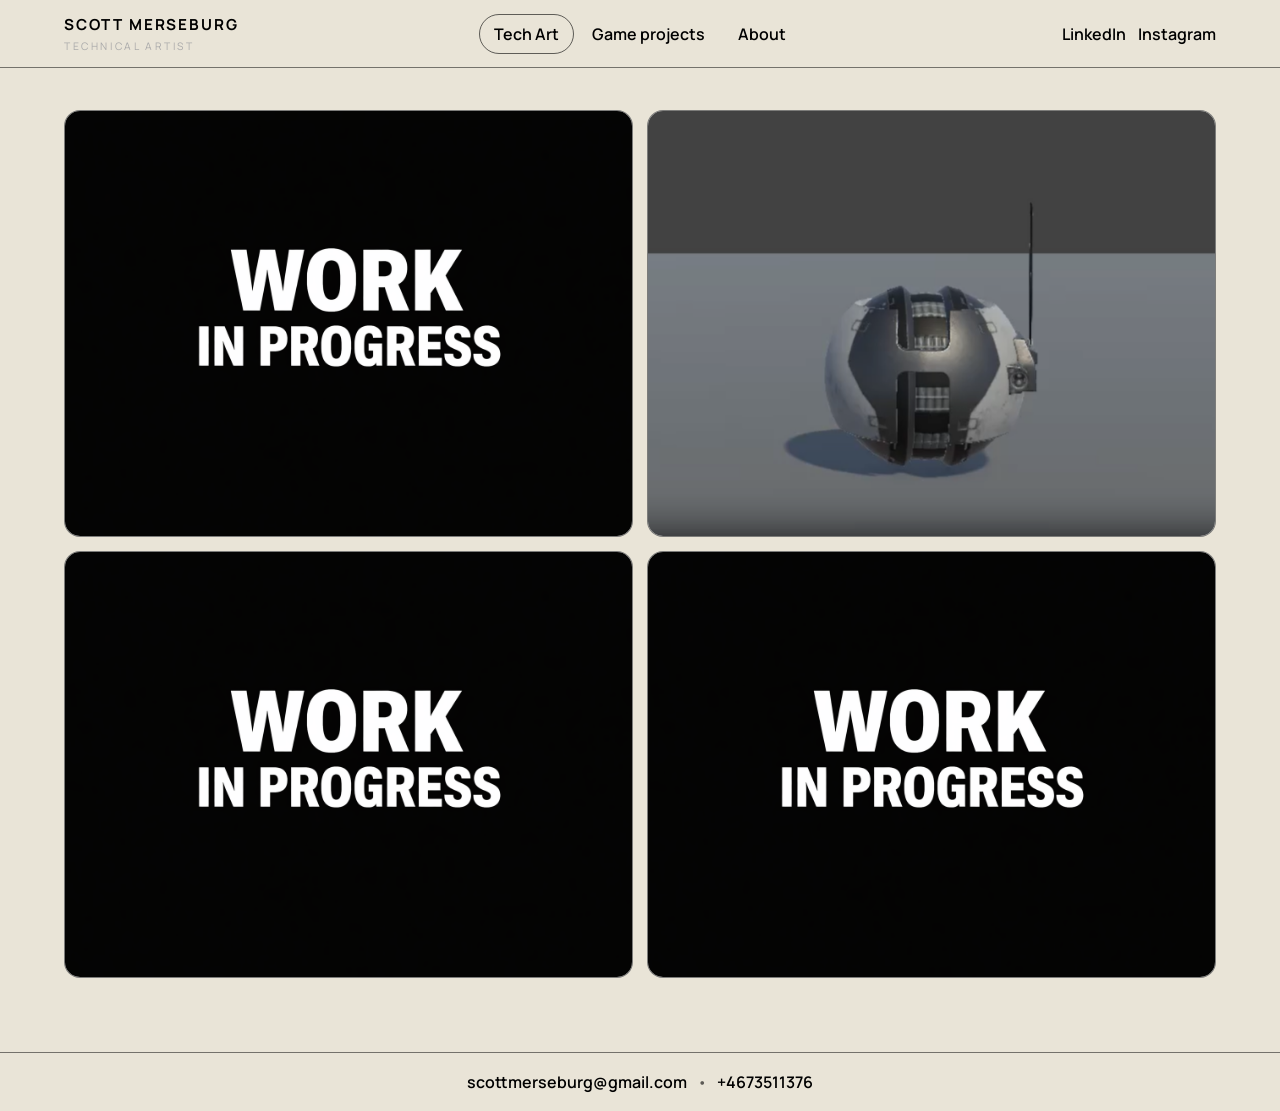
==== index.html @ 8bb307eb "small fix + added new page" ====
<!doctype html>
<html lang="sv">
  <head>
    <meta charset="utf-8" />
    <meta name="viewport" content="width=device-width, initial-scale=1" />
    <title>Scott Merseburg Portfolio | Technical Artist</title>
    <meta name="description" content="Portfolio of Scott Merseburg" />

    <link rel="preconnect" href="https://fonts.googleapis.com" />
    <link rel="preconnect" href="https://fonts.gstatic.com" crossorigin />
    <link
      href="https://fonts.googleapis.com/css2?family=Manrope:wght@500;700&family=Poppins:wght@400;700&display=swap"
      rel="stylesheet"
    />
    <link rel="icon" type="image/png" href="/images/favicon.png" />
    <link rel="stylesheet" href="style.css" />
  </head>

  <body>
    <!-- Header -->
    <header class="site-header">
      <div class="header-inner">
          <a class="logo" href="index.html" aria-label="Home">
            <span class="logo-name">SCOTT MERSEBURG</span>
            <span class="logo-title">Technical Artist</span>
          </a>

        <nav class="nav">
          <a class="nav-link is-active" href="index.html">Tech Art</a>
          <a class="nav-link" href="games.html">Game projects</a>
          <a class="nav-link" href="about.html">About</a>
        </nav>

        <div class="social">
          <a class="social-link" href="#" target="_blank" rel="noreferrer">LinkedIn</a>
          <a class="social-link" href="#" target="_blank" rel="noreferrer">Instagram</a>
        </div>
      </div>
    </header>

    <!-- Main -->
    <main class="page">

      <section id="tech" class="section">
        <div class="grid">

          <a class="card" href="baggage-scanner-shader.html" aria-label="X-ray Baggage scanner">
            <img class="card-img" src="images/workinprogresspic.png" alt="X-ray Baggage scanner" />
            <div class="card-overlay"></div>
            <div class="card-text">
              <h3 class="card-title">X-ray Baggage scanner</h3>
              <p class="card-sub">Tech Art • Shader / Tools</p>
            </div>
          </a>


          <a class="card" href="vertex-animation-shader.html" aria-label="Vertex Animation Shader">
            <img class="card-img" src="images/Robot Project/RobotPlaceholderPic.png" alt="Vertex Animation Shader" />
            <div class="card-overlay"></div>
            <div class="card-text">
              <p class="card-sub">Shader • Animation</p>
              <h3 class="card-title">Vertex Animation Shader</h3>
            </div>
          </a>

          <a class="card" href="#" aria-label="Work in progress">
            <img class="card-img" src="images/workinprogresspic.png" alt="Work in progress" />
            <div class="card-overlay"></div>
            <div class="card-text">
              <h3 class="card-title">Work in progress</h3>
              <p class="card-sub">Work in progress</p>
            </div>
          </a>


          <a class="card" href="#" aria-label="Work in progress">
            <img class="card-img" src="images/workinprogresspic.png"  alt="Work in progress" />
            <div class="card-overlay"></div>
            <div class="card-text">
              <h3 class="card-title">Work in progress</h3>
              <p class="card-sub">Work in progress</p>
            </div>
          </a>

        </div>
      </section>
      </main>

      


    <!-- Footer -->
    <footer class="site-footer">
      <div class="footer-inner">
        <a class="footer-link" href="mailto:scottmerseburg@gmail.com">scottmerseburg@gmail.com</a>
        <span class="footer-dot">•</span>
        <a class="footer-link" href="tel:+4673511376">+4673511376</a>
      </div>
    </footer>
  </body>
</html>
---- style.css ----
:root {
  --bg: #E9E4D7;
  --panel: #FAF9F6;
  --text: #000000;
  --muted: #000000;
  --border: rgba(0, 0, 0, 0.5);

  --max: 1200px;
  --pad: clamp(14px, 2vw, 24px);
  --radius: 16px;
}

* { box-sizing: border-box; }

html { scroll-behavior: smooth; }

body {
  margin: 0;
  font-family: "Manrope", system-ui, -apple-system, Segoe UI, Roboto, Arial, sans-serif;
  background: var(--bg);
  color: var(--text);
}


.site-header {
  position: sticky;
  top: 0;
  z-index: 10;
  backdrop-filter: blur(10px);
  background: color-mix(in oklab, var(--bg) 80%, transparent);
  border-bottom: 1px solid var(--border);
}

.header-inner {
  max-width: var(--max);
  margin: 0 auto;
  padding: 14px var(--pad);
  display: grid;
  grid-template-columns: 1fr auto 1fr;
  align-items: center;
  gap: 14px;
}

.logo{
  display: flex;
  flex-direction: column;
  text-decoration: none;
  color: rgb(0, 0, 0);
}

.logo-name{
  font-weight: 700;
  letter-spacing: 0.12em;
  font-size: 0.95rem;
}

.logo-title{
  font-size: 0.65rem;
  letter-spacing: 0.25em;
  text-transform: uppercase;
  color: #aaa;
  margin-top: 4px;
}

.logo:hover{
  opacity: 0.85;
}

.nav-link{
  text-decoration: none;
  color: var(--muted);
  font-weight: 600;
  padding: 8px 14px;
  border-radius: 999px;

  border: 1px solid transparent;
  transition: all 0.25s ease;
}

.nav-link:hover{
  color: var(--text);
}

.nav-link.is-active{
  color: var(--text);
  border-color: rgba(0, 0, 0, 0.6);
}

.social {
  display: flex;
  gap: 12px;
  justify-content: flex-end;
  flex-wrap: wrap;
}

.social-link {
  text-decoration: none;
  color: var(--muted);
  font-weight: 600;
}

.social-link:hover { color: var(--text); }


.page {
  max-width: var(--max);
  margin: 0 auto;
  padding: var(--pad);
}

.section {
  padding: clamp(12px, 2vw, 18px) 0;
}

.grid {
  display: grid;
  gap: 14px;
  grid-template-columns: repeat(2, minmax(0, 1fr));
}

@media (max-width: 820px) {
  .header-inner {
    grid-template-columns: 1fr auto;
    grid-template-areas:
      "logo social"
      "nav nav";
  }
  .logo { grid-area: logo; }
  .social { grid-area: social; }
  .nav { grid-area: nav; justify-content: flex-start; overflow-x: auto; }
}

@media (max-width: 640px) {
  .grid { grid-template-columns: 1fr; }
}

.card {
  position: relative;
  border-radius: var(--radius);
  overflow: hidden;
  display: block;
  aspect-ratio: 4 / 3;
  background: var(--panel);
  border: 1px solid var(--border);
  text-decoration: none;
  color: inherit;
  transform: translateZ(0);
}

.card-img {
  width: 100%;
  height: 100%;
  object-fit: cover;
  display: block;
  transform: scale(1.02);
  transition: transform 220ms ease;
}


.card-overlay {
  position: absolute;
  inset: 0;
  background: linear-gradient(
    to top,
    rgba(0,0,0,0.65),
    rgba(0,0,0,0.15) 55%,
    rgba(0,0,0,0.10)
  );
  opacity: 0.0;
  transition: opacity 220ms ease;
}

.card-text {
  position: absolute;
  left: 16px;
  right: 16px;
  bottom: 14px;
  transform: translateY(6px);
  opacity: 0;
  transition: opacity 220ms ease, transform 220ms ease;
}

.card-title {
  margin: 0;
  font-family: "Poppins", system-ui, sans-serif;
  letter-spacing: 0.02em;
}

.card-sub {
  margin: 6px 0 0;
  color: rgba(255,255,255,0.8);
  font-weight: 600;
  font-size: 0.95rem;
}

.card:hover .card-img { transform: scale(1.06); }
.card:hover .card-overlay { opacity: 1; }
.card:hover .card-text { opacity: 1; transform: translateY(0); }

.site-footer {
  border-top: 1px solid var(--border);
  margin-top: 32px;
}

.footer-inner {
  max-width: var(--max);
  margin: 0 auto;
  padding: 18px var(--pad);
  display: flex;
  justify-content: center;
  gap: 10px;
  color: var(--muted);
}

.footer-link {
  color: var(--muted);
  text-decoration: none;
  font-weight: 600;
}

.footer-link:hover { color: var(--text); }
.footer-dot { opacity: 0.6; }

/* ===== ABOUT PAGE ===== */

.about-page{
  display: grid;
  place-items: center;
  padding: clamp(24px, 4vw, 56px) 0;
}


.about-container {
  max-width: 600px;
  text-align: center;
  padding: 2rem;
}

.about-image {
  width: 320px;
  height: 320px;
  object-fit: cover;
  border-radius: 50%;
  margin: 0 auto 2rem;
  display: block;

  border: 1px solid rgba(0, 0, 0, 0.6);
}


.about-text p {
  font-size: 1rem;
  line-height: 1.6;
  opacity: 0.85;
  margin-bottom: 1.2rem;
}

/* ===== PROJECT PAGE ===== */

.project-page {
  padding-top: clamp(24px, 4vw, 48px);
  padding-bottom: clamp(32px, 5vw, 64px);
}

.project-hero {
  display: grid;
  grid-template-columns: 1fr 1.2fr;
  gap: clamp(20px, 4vw, 40px);
  align-items: center;
  margin-bottom: clamp(36px, 5vw, 72px);
}

.project-kicker {
  font-size: 0.85rem;
  letter-spacing: 0.16em;
  text-transform: uppercase;
  opacity: 0.7;
  margin-bottom: 10px;
}

.project-title {
  margin: 0 0 16px;
  font-family: "Poppins", system-ui, sans-serif;
  font-size: clamp(2rem, 5vw, 4rem);
  line-height: 1.05;
}

.project-intro {
  max-width: 60ch;
  font-size: 1.05rem;
  line-height: 1.7;
  opacity: 0.88;
  margin-bottom: 20px;
}

.project-tags {
  display: flex;
  flex-wrap: wrap;
  gap: 10px;
}

.project-tag {
  border: 1px solid rgba(0, 0, 0, 0.35);
  border-radius: 999px;
  padding: 8px 14px;
  font-size: 0.9rem;
  font-weight: 600;
  background: rgba(255, 255, 255, 0.35);
}

.project-hero-media {
  width: 100%;
}

.project-video {
  width: 100%;
  display: block;
  border-radius: 18px;
  border: 1px solid rgba(0, 0, 0, 0.35);
  background: #d8d1bf;
  aspect-ratio: 16 / 9;
  object-fit: cover;
}

.project-section {
  margin-bottom: clamp(32px, 5vw, 72px);
}

.section-heading {
  max-width: 70ch;
  margin-bottom: 22px;
}

.section-heading h2 {
  margin: 0 0 10px;
  font-family: "Poppins", system-ui, sans-serif;
  font-size: clamp(1.4rem, 3vw, 2.2rem);
}

.section-heading p {
  margin: 0;
  line-height: 1.7;
  opacity: 0.82;
}

.overview-grid {
  display: grid;
  gap: 14px;
  grid-template-columns: repeat(3, minmax(0, 1fr));
}

.overview-card,
.state-card,
.challenge-card,
.learned-panel {
  background: rgba(255, 255, 255, 0.5);
  border: 1px solid rgba(0, 0, 0, 0.22);
  border-radius: 18px;
  padding: 20px;
}

.overview-card h3,
.state-card h3,
.challenge-card h3 {
  margin-top: 0;
  margin-bottom: 10px;
  font-family: "Poppins", system-ui, sans-serif;
}

.overview-card p,
.state-card p,
.challenge-card p,
.learned-panel p {
  margin: 0;
  line-height: 1.7;
  opacity: 0.88;
}

.breakdown-stack {
  display: grid;
  gap: 22px;
}

.breakdown-row {
  display: grid;
  grid-template-columns: 1.1fr 0.9fr;
  gap: 20px;
  align-items: center;
  background: rgba(255, 255, 255, 0.4);
  border: 1px solid rgba(0, 0, 0, 0.22);
  border-radius: 18px;
  padding: 20px;
}

.breakdown-row.reverse {
  grid-template-columns: 0.9fr 1.1fr;
}

.breakdown-row.reverse .breakdown-text {
  order: 2;
}

.breakdown-row.reverse .breakdown-media {
  order: 1;
}

.breakdown-text h3 {
  margin-top: 0;
  margin-bottom: 10px;
  font-family: "Poppins", system-ui, sans-serif;
}

.breakdown-text p,
.breakdown-text li {
  line-height: 1.7;
  opacity: 0.88;
}

.breakdown-text ul {
  padding-left: 20px;
  margin: 14px 0 0;
}

.breakdown-media img {
  width: 100%;
  display: block;
  border-radius: 14px;
  border: 1px solid rgba(0, 0, 0, 0.22);
  aspect-ratio: 16 / 10;
  object-fit: cover;
}

.state-grid,
.challenge-list {
  display: grid;
  gap: 14px;
  grid-template-columns: repeat(3, minmax(0, 1fr));
}

.challenge-list {
  grid-template-columns: repeat(2, minmax(0, 1fr));
}

.project-gallery {
  display: grid;
  gap: 14px;
  grid-template-columns: repeat(3, minmax(0, 1fr));
}

.project-gallery img {
  width: 100%;
  display: block;
  border-radius: 16px;
  border: 1px solid rgba(0, 0, 0, 0.22);
  aspect-ratio: 4 / 3;
  object-fit: cover;
}

@media (max-width: 980px) {
  .project-hero,
  .breakdown-row,
  .breakdown-row.reverse {
    grid-template-columns: 1fr;
  }

  .breakdown-row.reverse .breakdown-text,
  .breakdown-row.reverse .breakdown-media {
    order: unset;
  }

  .overview-grid,
  .state-grid,
  .challenge-list,
  .project-gallery {
    grid-template-columns: 1fr;
  }
}
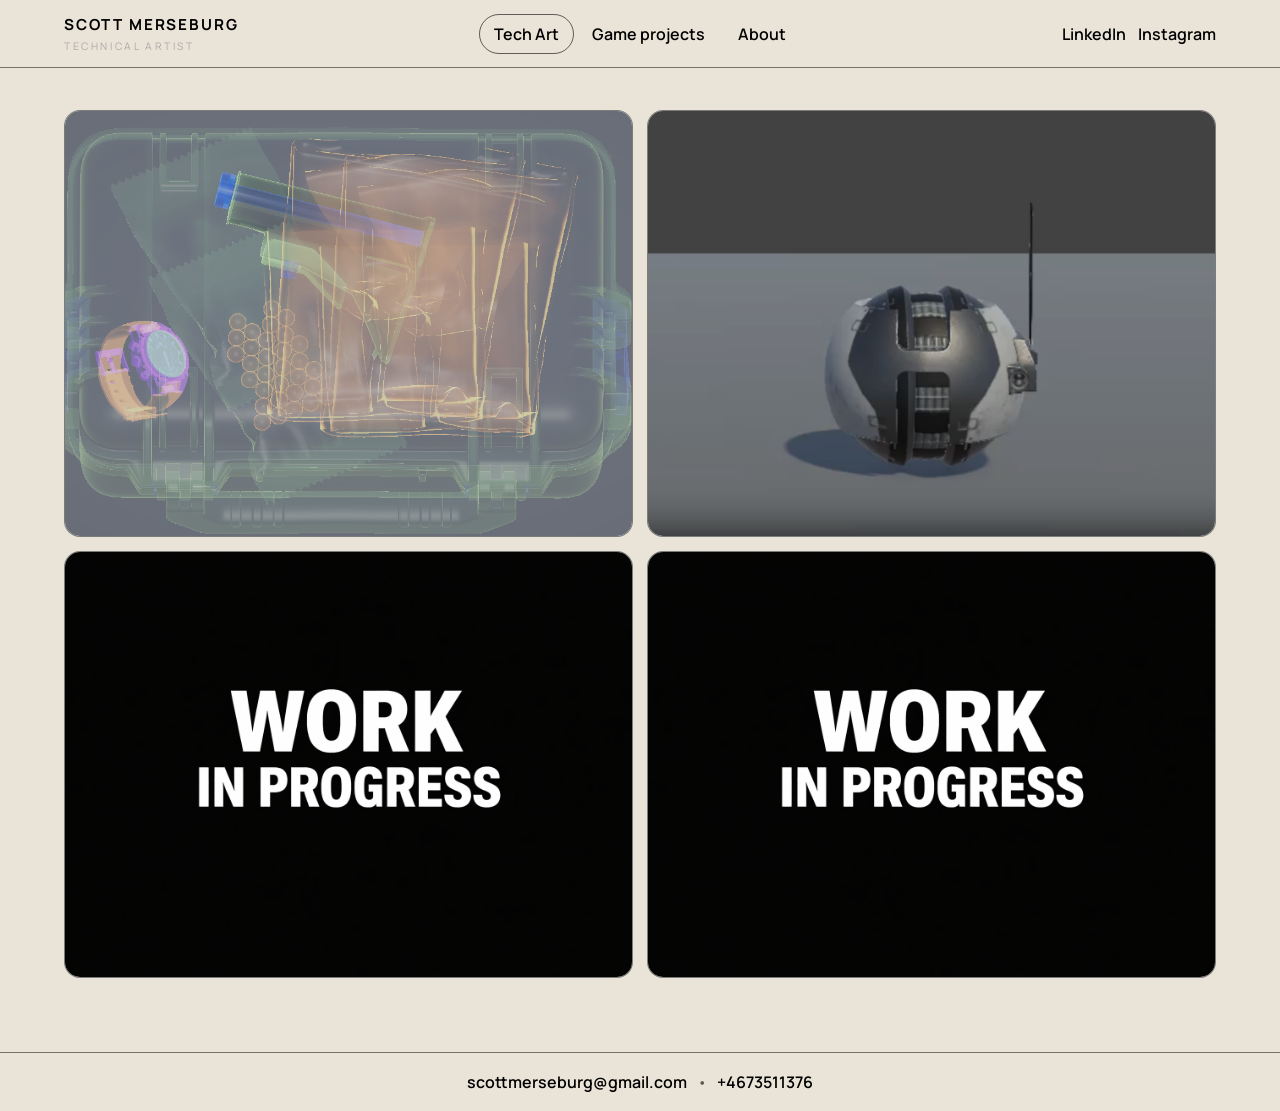
==== commit eff3fed8: "Videos and stuff" ====
--- a/index.html
+++ b/index.html
@@ -45,10 +45,10 @@
         <div class="grid">
 
           <a class="card" href="baggage-scanner-shader.html" aria-label="X-ray Baggage scanner">
-            <img class="card-img" src="images/workinprogresspic.png" alt="X-ray Baggage scanner" />
+            <img class="card-img" src="images/Baggage Scanner Project/BaggageScannerClose.png" alt="Baggage scanner shader" />
             <div class="card-overlay"></div>
             <div class="card-text">
-              <h3 class="card-title">X-ray Baggage scanner</h3>
+              <h3 class="card-title">Baggage scanner shader</h3>
               <p class="card-sub">Tech Art • Shader / Tools</p>
             </div>
           </a>
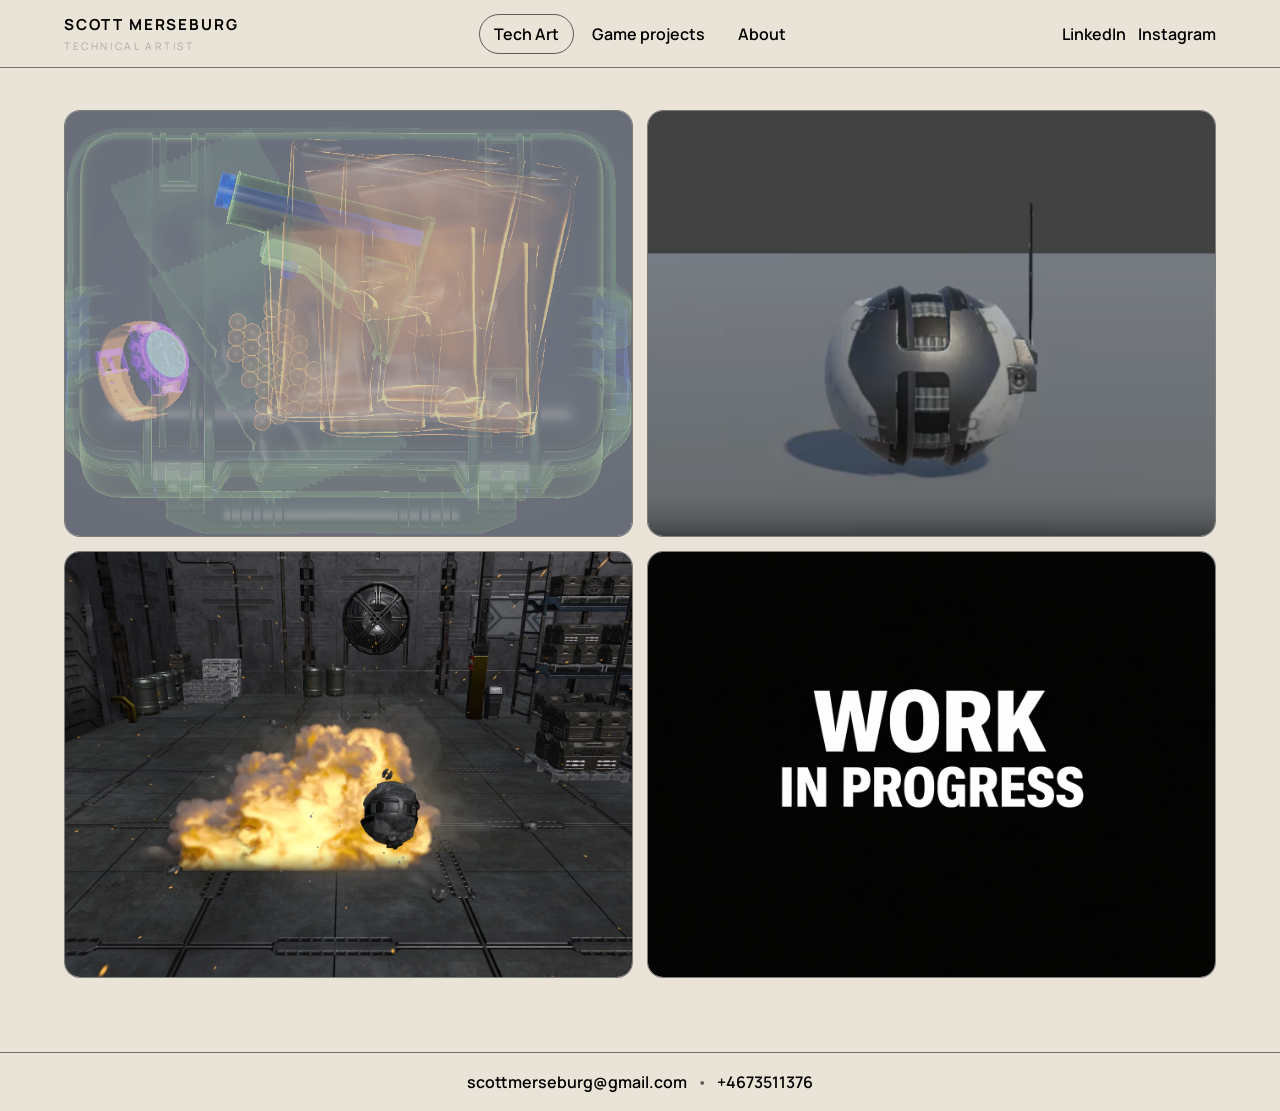
==== commit d56612d8: "robot explotion site and updated baggage scanner" ====
--- a/index.html
+++ b/index.html
@@ -63,8 +63,8 @@
             </div>
           </a>
 
-          <a class="card" href="#" aria-label="Work in progress">
-            <img class="card-img" src="images/workinprogresspic.png" alt="Work in progress" />
+          <a class="card" href="robot-explotion.html" aria-label="Work in progress">
+            <img class="card-img" src="images/Robot Explotion/RobotExplotion.png" alt="Work in progress" />
             <div class="card-overlay"></div>
             <div class="card-text">
               <h3 class="card-title">Work in progress</h3>
--- a/style.css
+++ b/style.css
@@ -264,9 +264,9 @@
 
 .project-hero {
   display: grid;
-  grid-template-columns: 1fr 1.2fr;
+  grid-template-columns: 1fr;
   gap: clamp(20px, 4vw, 40px);
-  align-items: center;
+  align-items: start;
   margin-bottom: clamp(36px, 5vw, 72px);
 }
 
@@ -376,6 +376,10 @@
   opacity: 0.88;
 }
 
+.learned-panel ul li {
+  margin-bottom: 12px;
+}
+
 .breakdown-stack {
   display: grid;
   gap: 22px;
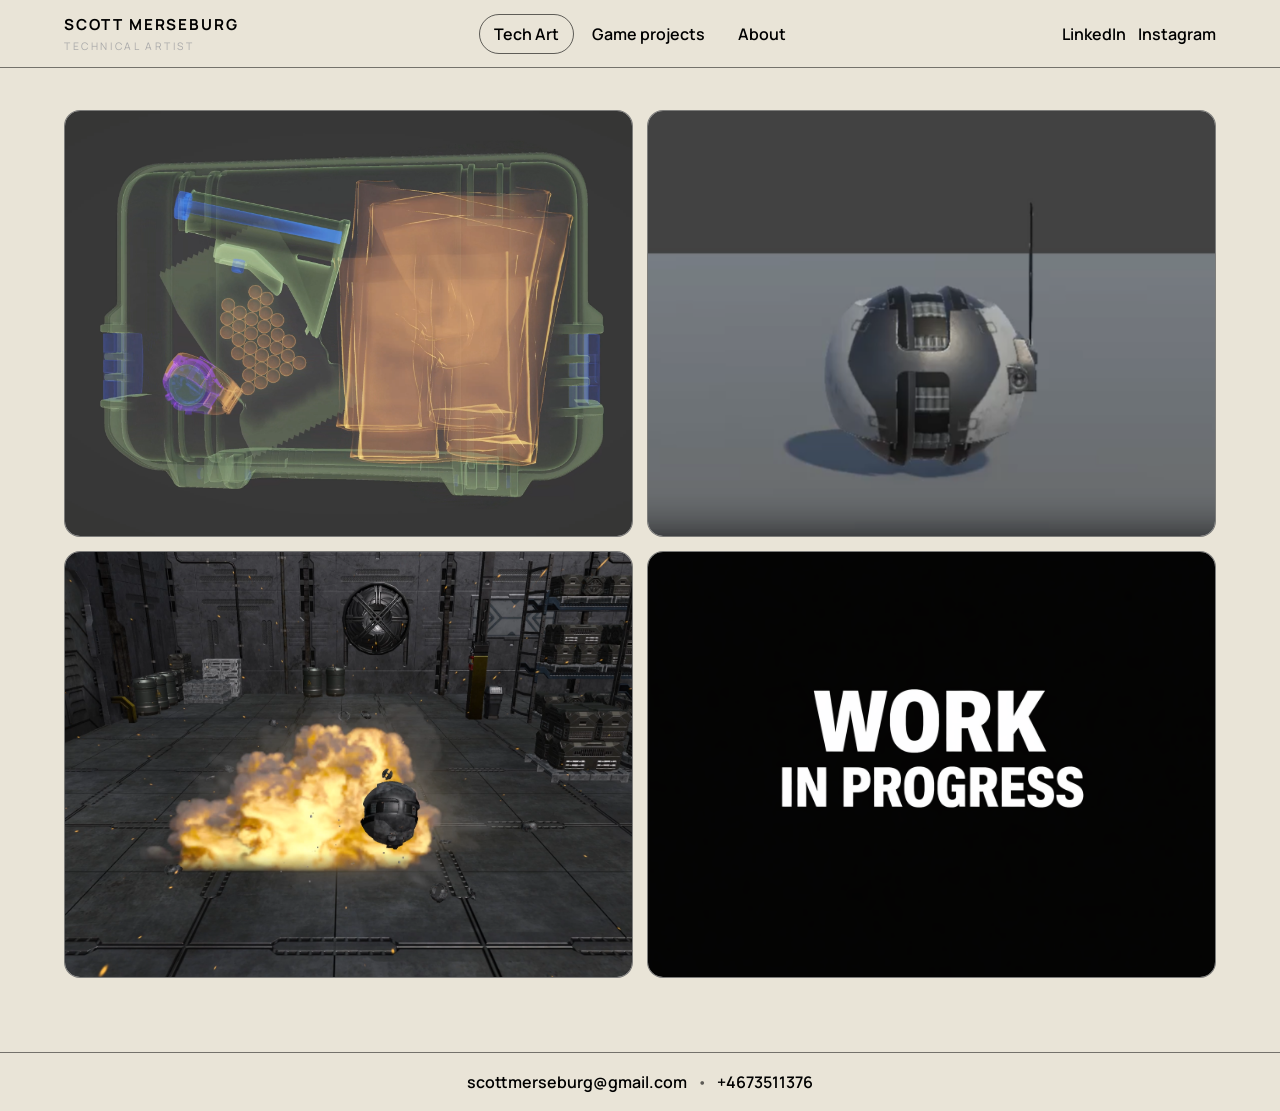
==== commit 7b12f712: "pics" ====
--- a/index.html
+++ b/index.html
@@ -45,7 +45,7 @@
         <div class="grid">
 
           <a class="card" href="baggage-scanner-shader.html" aria-label="X-ray Baggage scanner">
-            <img class="card-img" src="images/Baggage Scanner Project/BaggageScannerClose.png" alt="Baggage scanner shader" />
+            <img class="card-img" src="images/Baggage Scanner Project/BaggageScannerCase.png" alt="Baggage scanner shader" />
             <div class="card-overlay"></div>
             <div class="card-text">
               <h3 class="card-title">Baggage scanner shader</h3>
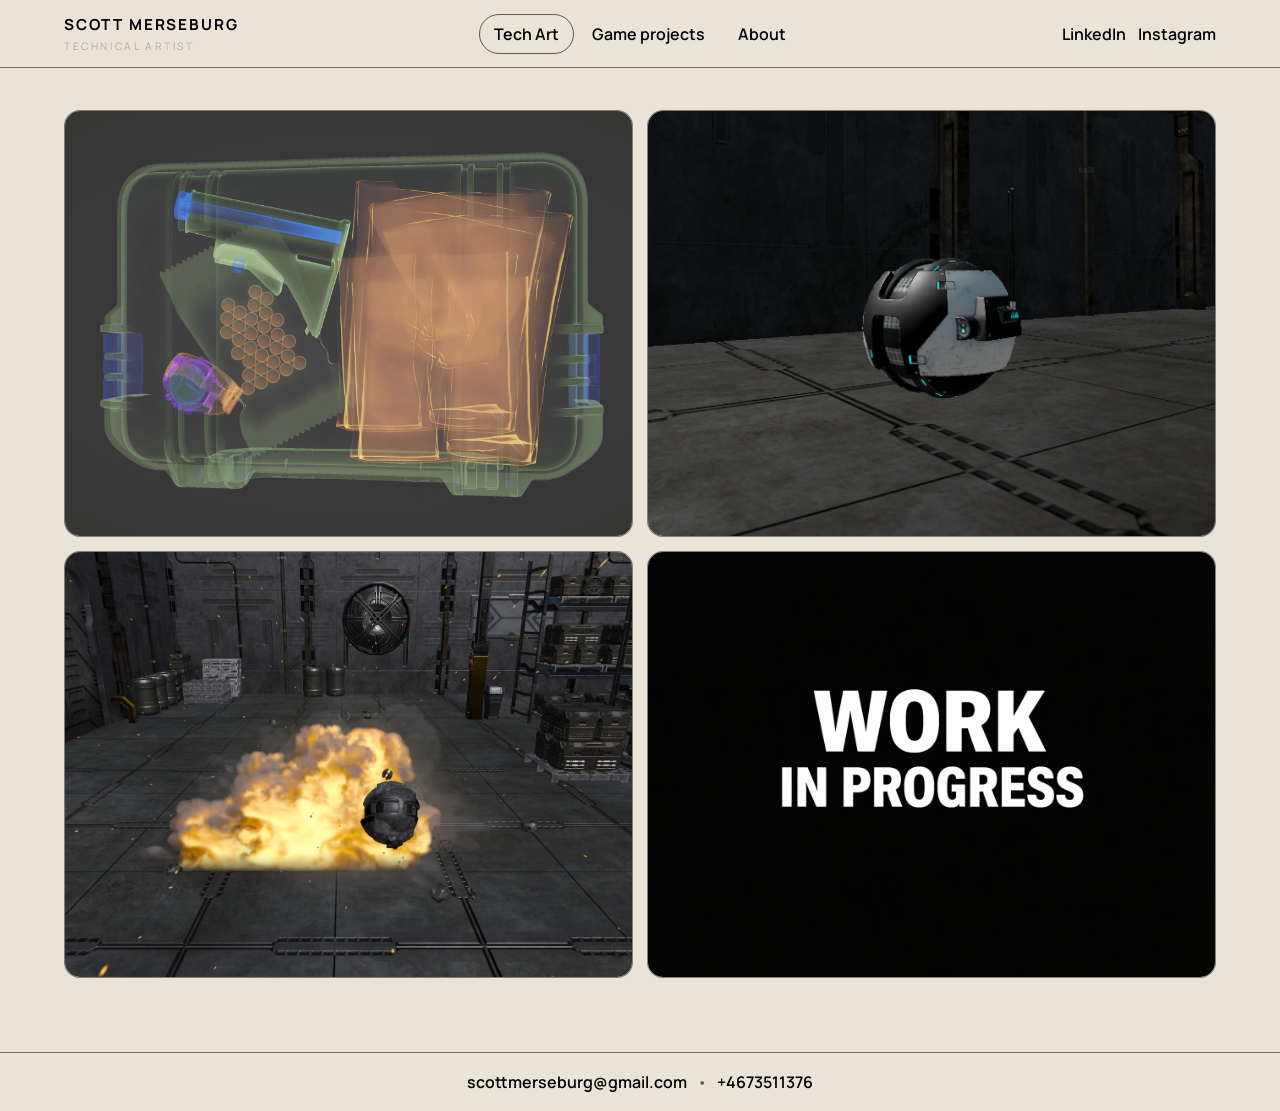
==== commit 8c512892: "pic of robot" ====
--- a/index.html
+++ b/index.html
@@ -49,13 +49,13 @@
             <div class="card-overlay"></div>
             <div class="card-text">
               <h3 class="card-title">Baggage scanner shader</h3>
-              <p class="card-sub">Tech Art • Shader / Tools</p>
+              <p class="card-sub">Tech Art • Shader </p>
             </div>
           </a>
 
 
           <a class="card" href="vertex-animation-shader.html" aria-label="Vertex Animation Shader">
-            <img class="card-img" src="images/Robot Project/RobotPlaceholderPic.png" alt="Vertex Animation Shader" />
+            <img class="card-img" src="images/Robot Project/PatrollingRobotPic.png" alt="Vertex Animation Shader" />
             <div class="card-overlay"></div>
             <div class="card-text">
               <p class="card-sub">Shader • Animation</p>
@@ -67,8 +67,8 @@
             <img class="card-img" src="images/Robot Explotion/RobotExplotion.png" alt="Work in progress" />
             <div class="card-overlay"></div>
             <div class="card-text">
-              <h3 class="card-title">Work in progress</h3>
-              <p class="card-sub">Work in progress</p>
+              <h3 class="card-title">Robot Explosion</h3>
+              <p class="card-sub">Embergen • Unity </p>
             </div>
           </a>
 
--- a/style.css
+++ b/style.css
@@ -322,6 +322,17 @@
   object-fit: cover;
 }
 
+.project-image {
+  width: 100%;
+  display: block;
+  border-radius: 18px;
+  border: 1px solid rgba(0, 0, 0, 0.35);
+  background: #d8d1bf;
+  aspect-ratio: 16 / 9;
+  object-fit: contain;
+  object-position: center;
+}
+
 .project-section {
   margin-bottom: clamp(32px, 5vw, 72px);
 }
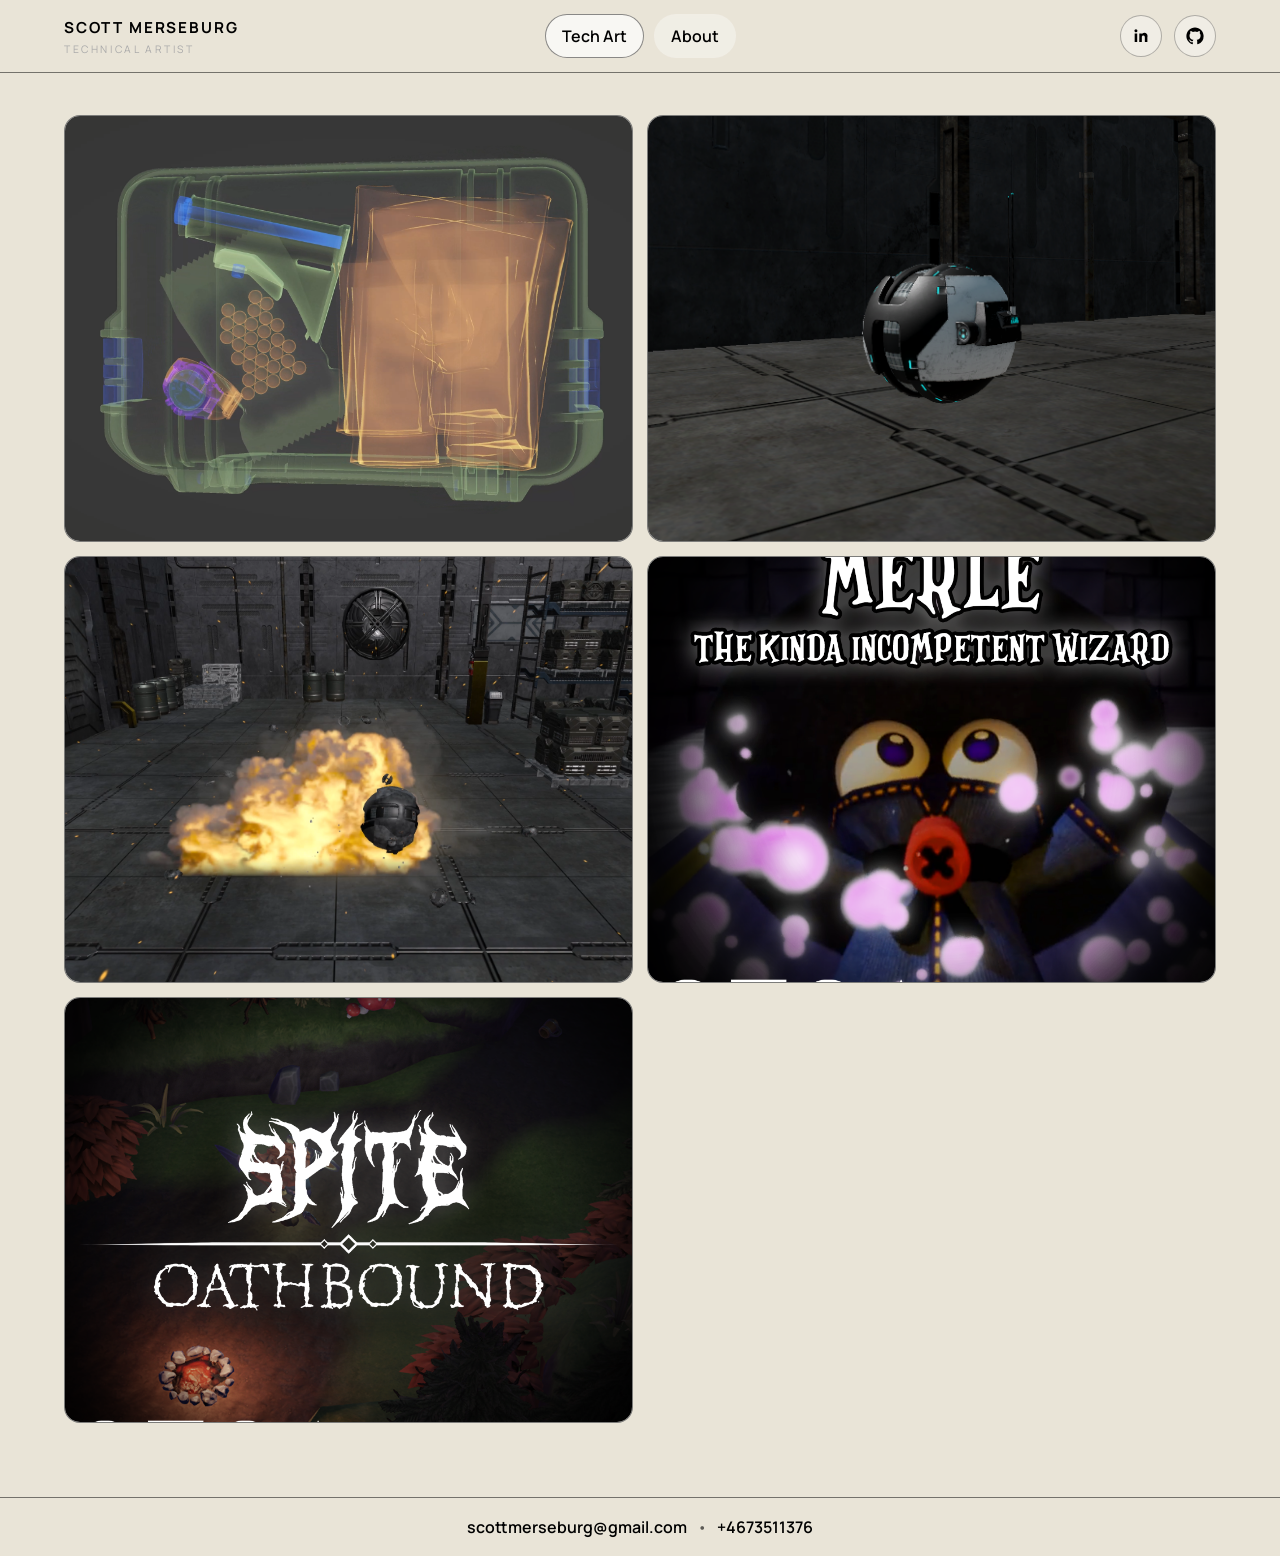
==== commit 17efda8e: "Updated alot" ====
--- a/index.html
+++ b/index.html
@@ -27,14 +27,35 @@
 
         <nav class="nav">
           <a class="nav-link is-active" href="index.html">Tech Art</a>
-          <a class="nav-link" href="games.html">Game projects</a>
+            <!-- <a class="nav-link" href="games.html">Game projects</a> -->
           <a class="nav-link" href="about.html">About</a>
         </nav>
 
         <div class="social">
-          <a class="social-link" href="#" target="_blank" rel="noreferrer">LinkedIn</a>
-          <a class="social-link" href="#" target="_blank" rel="noreferrer">Instagram</a>
-        </div>
+        <a
+          class="social-link social-icon"
+          href="https://www.linkedin.com/in/scott-merseburg-14581a16b/"
+          target="_blank"
+          rel="noreferrer"
+          aria-label="LinkedIn"
+        >
+          <svg viewBox="0 0 24 24" aria-hidden="true">
+            <path d="M6.94 8.5H3.56V20h3.38V8.5ZM5.25 3A2.03 2.03 0 0 0 3.2 5.03c0 1.12.9 2.03 2.02 2.03h.03a2.03 2.03 0 1 0 0-4.06ZM20.8 12.74c0-3.46-1.85-5.07-4.31-5.07-1.99 0-2.88 1.09-3.38 1.86V8.5H9.73c.04.68 0 11.5 0 11.5h3.38v-6.42c0-.34.02-.68.12-.92.27-.68.9-1.39 1.96-1.39 1.38 0 1.93 1.05 1.93 2.59V20H20.5v-6.86Z"/>
+          </svg>
+        </a>
+
+        <a
+          class="social-link social-icon"
+          href="https://github.com/scottmerseburg?tab=overview&from=2026-03-01&to=2026-03-31"
+          target="_blank"
+          rel="noreferrer"
+          aria-label="GitHub"
+        >
+          <svg viewBox="0 0 24 24" aria-hidden="true">
+            <path d="M12 .5C5.65.5.5 5.66.5 12.03c0 5.1 3.3 9.42 7.87 10.95.58.1.79-.25.79-.56 0-.27-.01-1.17-.02-2.11-3.2.7-3.88-1.36-3.88-1.36-.52-1.34-1.28-1.7-1.28-1.7-1.05-.72.08-.7.08-.7 1.16.08 1.78 1.2 1.78 1.2 1.03 1.77 2.7 1.26 3.36.96.1-.75.4-1.26.73-1.55-2.55-.29-5.23-1.28-5.23-5.68 0-1.25.45-2.27 1.18-3.07-.12-.29-.51-1.45.11-3.03 0 0 .97-.31 3.19 1.17a11.1 11.1 0 0 1 5.8 0c2.21-1.48 3.18-1.17 3.18-1.17.63 1.58.24 2.74.12 3.03.74.8 1.18 1.82 1.18 3.07 0 4.41-2.69 5.38-5.25 5.67.42.36.78 1.06.78 2.14 0 1.55-.01 2.79-.01 3.17 0 .31.21.67.8.56A11.54 11.54 0 0 0 23.5 12.03C23.5 5.66 18.35.5 12 .5Z"/>
+          </svg>
+        </a>
+      </div>
       </div>
     </header>
 
@@ -73,12 +94,21 @@
           </a>
 
 
-          <a class="card" href="#" aria-label="Work in progress">
-            <img class="card-img" src="images/workinprogresspic.png"  alt="Work in progress" />
+          <a class="card" href="P6Merle.html" aria-label="Work in progress">
+            <img class="card-img" src="images/merleThump.png"  alt="Work in progress" />
             <div class="card-overlay"></div>
             <div class="card-text">
-              <h3 class="card-title">Work in progress</h3>
-              <p class="card-sub">Work in progress</p>
+              <h3 class="card-title">Merle</h3>
+              <p class="card-sub">Game project</p>
+            </div>
+          </a>
+
+          <a class="card" href="spiteoathbound.html" aria-label="Work in progress">
+            <img class="card-img" src="images/SPiteThump.png"  alt="Work in progress" />
+            <div class="card-overlay"></div>
+            <div class="card-text">
+              <h3 class="card-title">Spite - Oathbound</h3>
+              <p class="card-sub">Game project</p>
             </div>
           </a>
 
--- a/style.css
+++ b/style.css
@@ -66,24 +66,38 @@
   opacity: 0.85;
 }
 
-.nav-link{
-  text-decoration: none;
-  color: var(--muted);
+.nav {
+  display: flex;
+  gap: 10px;
+  align-items: center;
+  flex-wrap: wrap;
+}
+
+.nav-link {
+  display: inline-flex;
+  align-items: center;
+  justify-content: center;
+  padding: 10px 16px;
+  border-radius: 999px;
+  text-decoration: none;
+  color: var(--text);
   font-weight: 600;
-  padding: 8px 14px;
-  border-radius: 999px;
-
+  background: rgba(255, 255, 255, 0.35);
   border: 1px solid transparent;
-  transition: all 0.25s ease;
-}
-
-.nav-link:hover{
+  transition: transform 0.2s ease, background 0.2s ease, border-color 0.2s ease, color 0.2s ease;
+}
+
+.nav-link:hover {
+  transform: translateY(-2px);
+  background: rgba(255, 255, 255, 0.7);
+  border-color: rgba(0, 0, 0, 0.28);
   color: var(--text);
 }
 
-.nav-link.is-active{
+.nav-link.is-active {
+  background: rgba(255, 255, 255, 0.7);
+  border-color: rgba(0, 0, 0, 0.45);
   color: var(--text);
-  border-color: rgba(0, 0, 0, 0.6);
 }
 
 .social {
@@ -178,6 +192,7 @@
   transform: translateY(6px);
   opacity: 0;
   transition: opacity 220ms ease, transform 220ms ease;
+  color: white;
 }
 
 .card-title {
@@ -221,38 +236,103 @@
 .footer-link:hover { color: var(--text); }
 .footer-dot { opacity: 0.6; }
 
+/* ===== SOCIAL ICONS ===== */
+
+.social {
+  display: flex;
+  gap: 12px;
+  justify-content: flex-end;
+  align-items: center;
+  flex-wrap: wrap;
+}
+
+.social-icon {
+  width: 42px;
+  height: 42px;
+  display: inline-flex;
+  align-items: center;
+  justify-content: center;
+  text-decoration: none;
+  color: var(--text);
+  background: rgba(255, 255, 255, 0.35);
+  border: 1px solid rgba(0, 0, 0, 0.28);
+  border-radius: 999px;
+  transition: transform 0.2s ease, background 0.2s ease, border-color 0.2s ease, opacity 0.2s ease;
+}
+
+.social-icon svg {
+  width: 18px;
+  height: 18px;
+  fill: currentColor;
+}
+
+.social-icon:hover {
+  transform: translateY(-2px);
+  background: rgba(255, 255, 255, 0.7);
+  border-color: rgba(0, 0, 0, 0.45);
+}
+
 /* ===== ABOUT PAGE ===== */
 
-.about-page{
+.about-page {
   display: grid;
   place-items: center;
-  padding: clamp(24px, 4vw, 56px) 0;
-}
-
+  padding: clamp(32px, 6vw, 72px) 0;
+}
 
 .about-container {
-  max-width: 600px;
+  width: 100%;
+  max-width: 760px;
   text-align: center;
-  padding: 2rem;
+  padding: clamp(24px, 4vw, 40px);
+  background: rgba(255, 255, 255, 0.45);
+  border: 1px solid rgba(0, 0, 0, 0.18);
+  border-radius: 22px;
 }
 
 .about-image {
-  width: 320px;
-  height: 320px;
+  width: 220px;
+  height: 220px;
   object-fit: cover;
   border-radius: 50%;
-  margin: 0 auto 2rem;
-  display: block;
-
-  border: 1px solid rgba(0, 0, 0, 0.6);
-}
-
+  margin: 0 auto 28px;
+  display: block;
+  border: 1px solid rgba(0, 0, 0, 0.35);
+}
+
+.about-text h1 {
+  margin: 0 0 18px;
+  font-family: "Poppins", system-ui, sans-serif;
+  font-size: clamp(2rem, 4vw, 3rem);
+}
 
 .about-text p {
-  font-size: 1rem;
-  line-height: 1.6;
-  opacity: 0.85;
-  margin-bottom: 1.2rem;
+  font-size: 1.05rem;
+  line-height: 1.75;
+  opacity: 0.88;
+  margin: 0 0 16px;
+}
+
+.about-actions {
+  margin-top: 28px;
+}
+
+.cv-button {
+  display: inline-block;
+  padding: 12px 28px;
+  border-radius: 999px;
+  text-decoration: none;
+  font-weight: 700;
+  color: var(--text);
+  background: rgba(255, 255, 255, 0.65);
+  border: 1px solid rgba(0, 0, 0, 0.35);
+  transition: transform 0.2s ease, background 0.2s ease, border-color 0.2s ease;
+}
+
+.cv-button:hover {
+  transform: translateY(-2px);
+  background: rgba(255, 255, 255, 0.9);
+  border-color: rgba(0, 0, 0, 0.55);
 }
 
 /* ===== PROJECT PAGE ===== */
@@ -407,6 +487,22 @@
   padding: 20px;
 }
 
+.breakdown-row.full-width-stack {
+  grid-template-columns: 1fr;
+  align-items: start;
+}
+
+.breakdown-row.full-width-stack .project-image {
+  width: 100%;
+  display: block;
+  border-radius: 12px;
+  object-fit: contain;
+  background: transparent;
+  aspect-ratio: auto;
+}
+
+
+
 .breakdown-row.reverse {
   grid-template-columns: 0.9fr 1.1fr;
 }
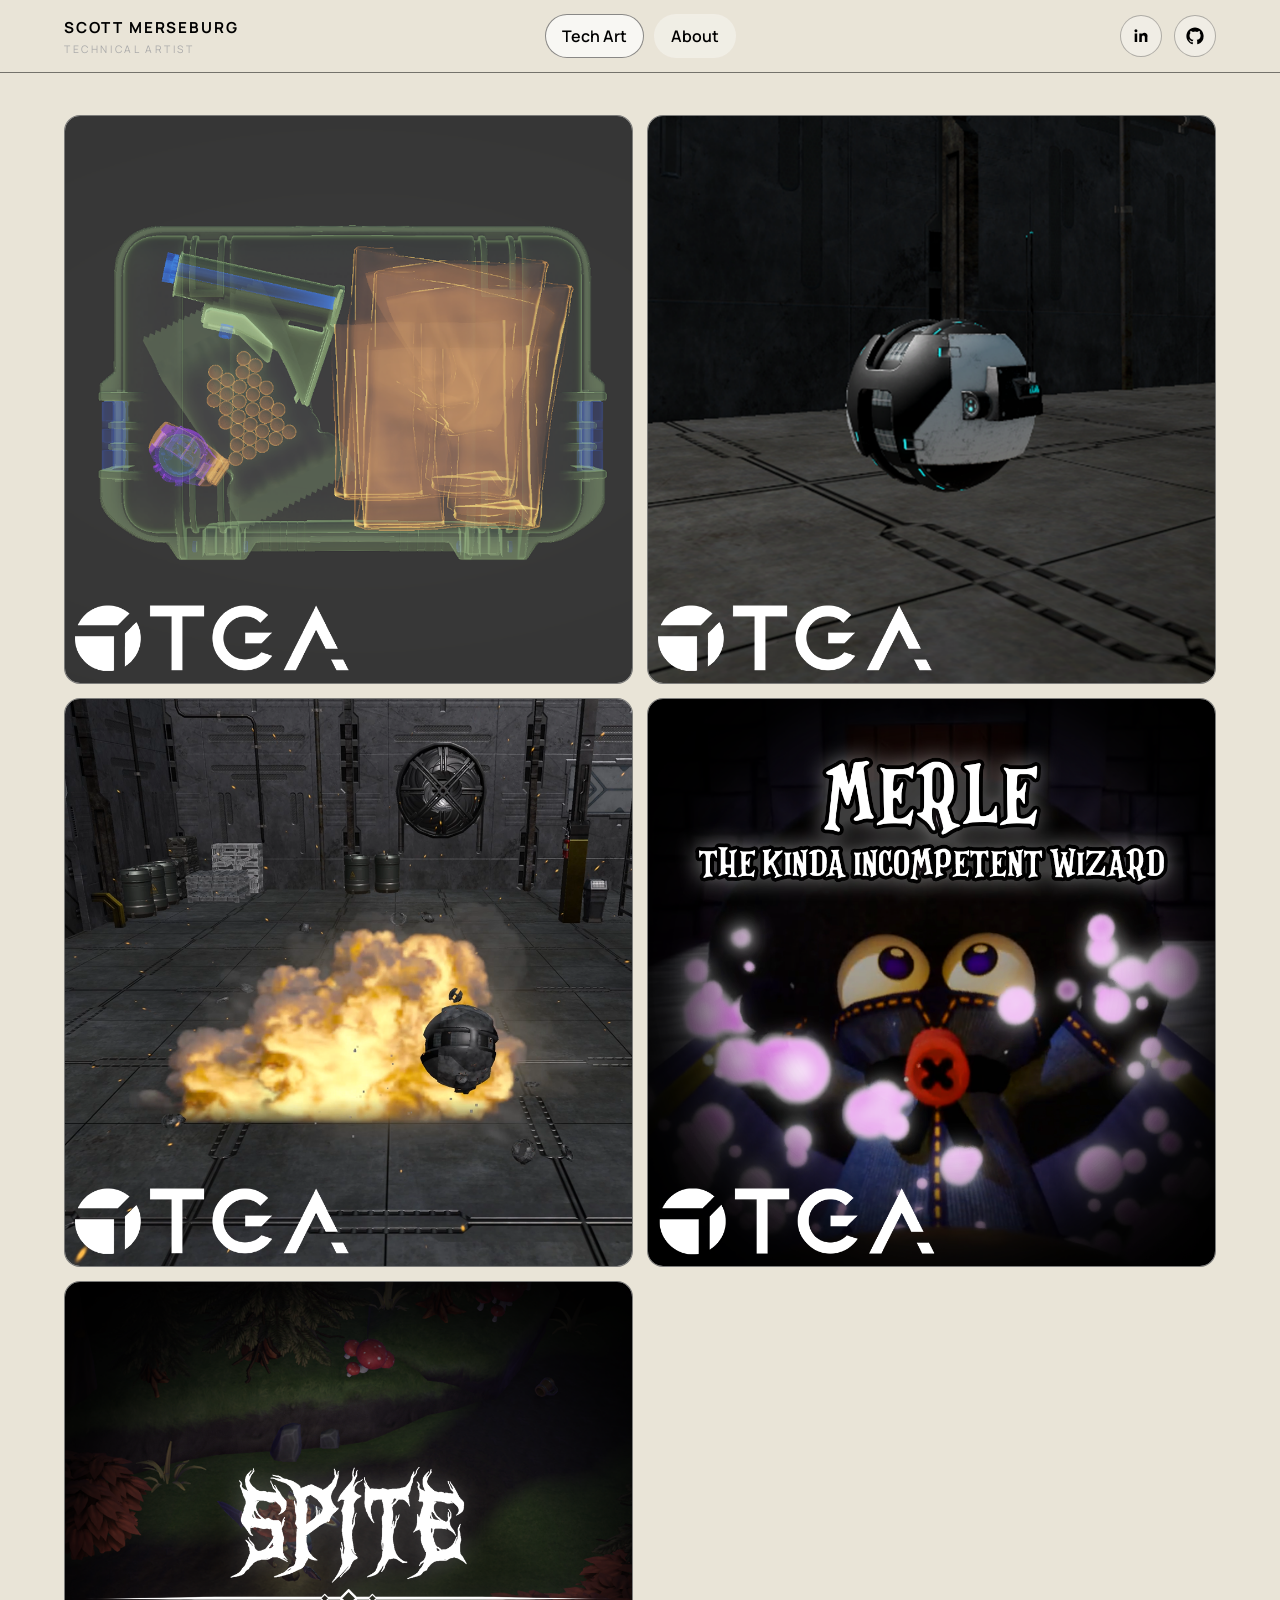
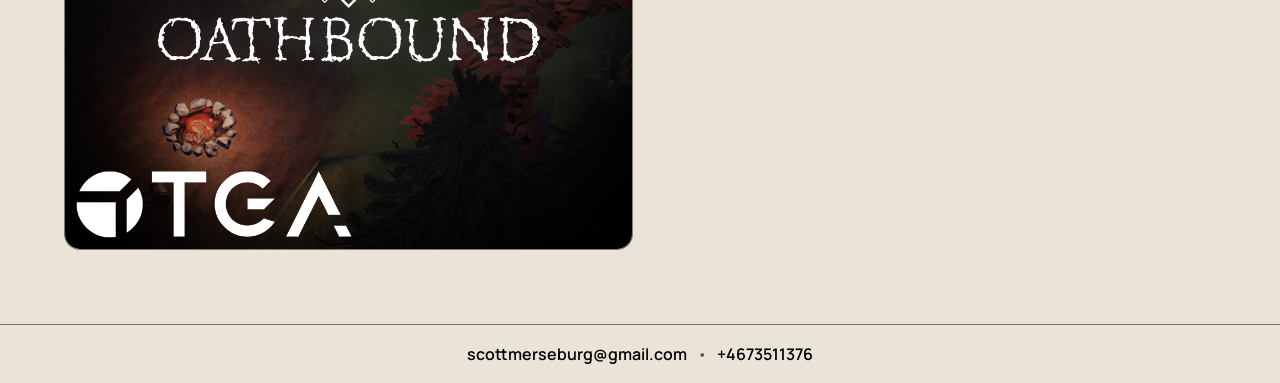
==== commit cca44058: "TGA Logo on alla thumbs + hero videos" ====
--- a/index.html
+++ b/index.html
@@ -84,8 +84,8 @@
             </div>
           </a>
 
-          <a class="card" href="robot-explotion.html" aria-label="Work in progress">
-            <img class="card-img" src="images/Robot Explotion/RobotExplotion.png" alt="Work in progress" />
+          <a class="card" href="robot-explotion.html" aria-label="Robot Explosion">
+            <img class="card-img" src="images/Robot Explotion/RobotExplotion.png" alt="Robot Explosion" />
             <div class="card-overlay"></div>
             <div class="card-text">
               <h3 class="card-title">Robot Explosion</h3>
@@ -94,8 +94,8 @@
           </a>
 
 
-          <a class="card" href="P6Merle.html" aria-label="Work in progress">
-            <img class="card-img" src="images/merleThump.png"  alt="Work in progress" />
+          <a class="card" href="P6Merle.html" aria-label="Merle">
+            <img class="card-img" src="images/merleThump.png"  alt="Merle" />
             <div class="card-overlay"></div>
             <div class="card-text">
               <h3 class="card-title">Merle</h3>
@@ -103,8 +103,8 @@
             </div>
           </a>
 
-          <a class="card" href="spiteoathbound.html" aria-label="Work in progress">
-            <img class="card-img" src="images/SPiteThump.png"  alt="Work in progress" />
+          <a class="card" href="spiteoathbound.html" aria-label="Spite">
+            <img class="card-img" src="images/SPiteThump.png"  alt="Spite" />
             <div class="card-overlay"></div>
             <div class="card-text">
               <h3 class="card-title">Spite - Oathbound</h3>
--- a/style.css
+++ b/style.css
@@ -153,7 +153,7 @@
   border-radius: var(--radius);
   overflow: hidden;
   display: block;
-  aspect-ratio: 4 / 3;
+  aspect-ratio: 3 / 3;
   background: var(--panel);
   border: 1px solid var(--border);
   text-decoration: none;
@@ -165,10 +165,13 @@
   width: 100%;
   height: 100%;
   object-fit: cover;
-  display: block;
-  transform: scale(1.02);
+  object-position: center;
+  display: block;
+  transform: scale(1);
   transition: transform 220ms ease;
 }
+
+
 
 
 .card-overlay {
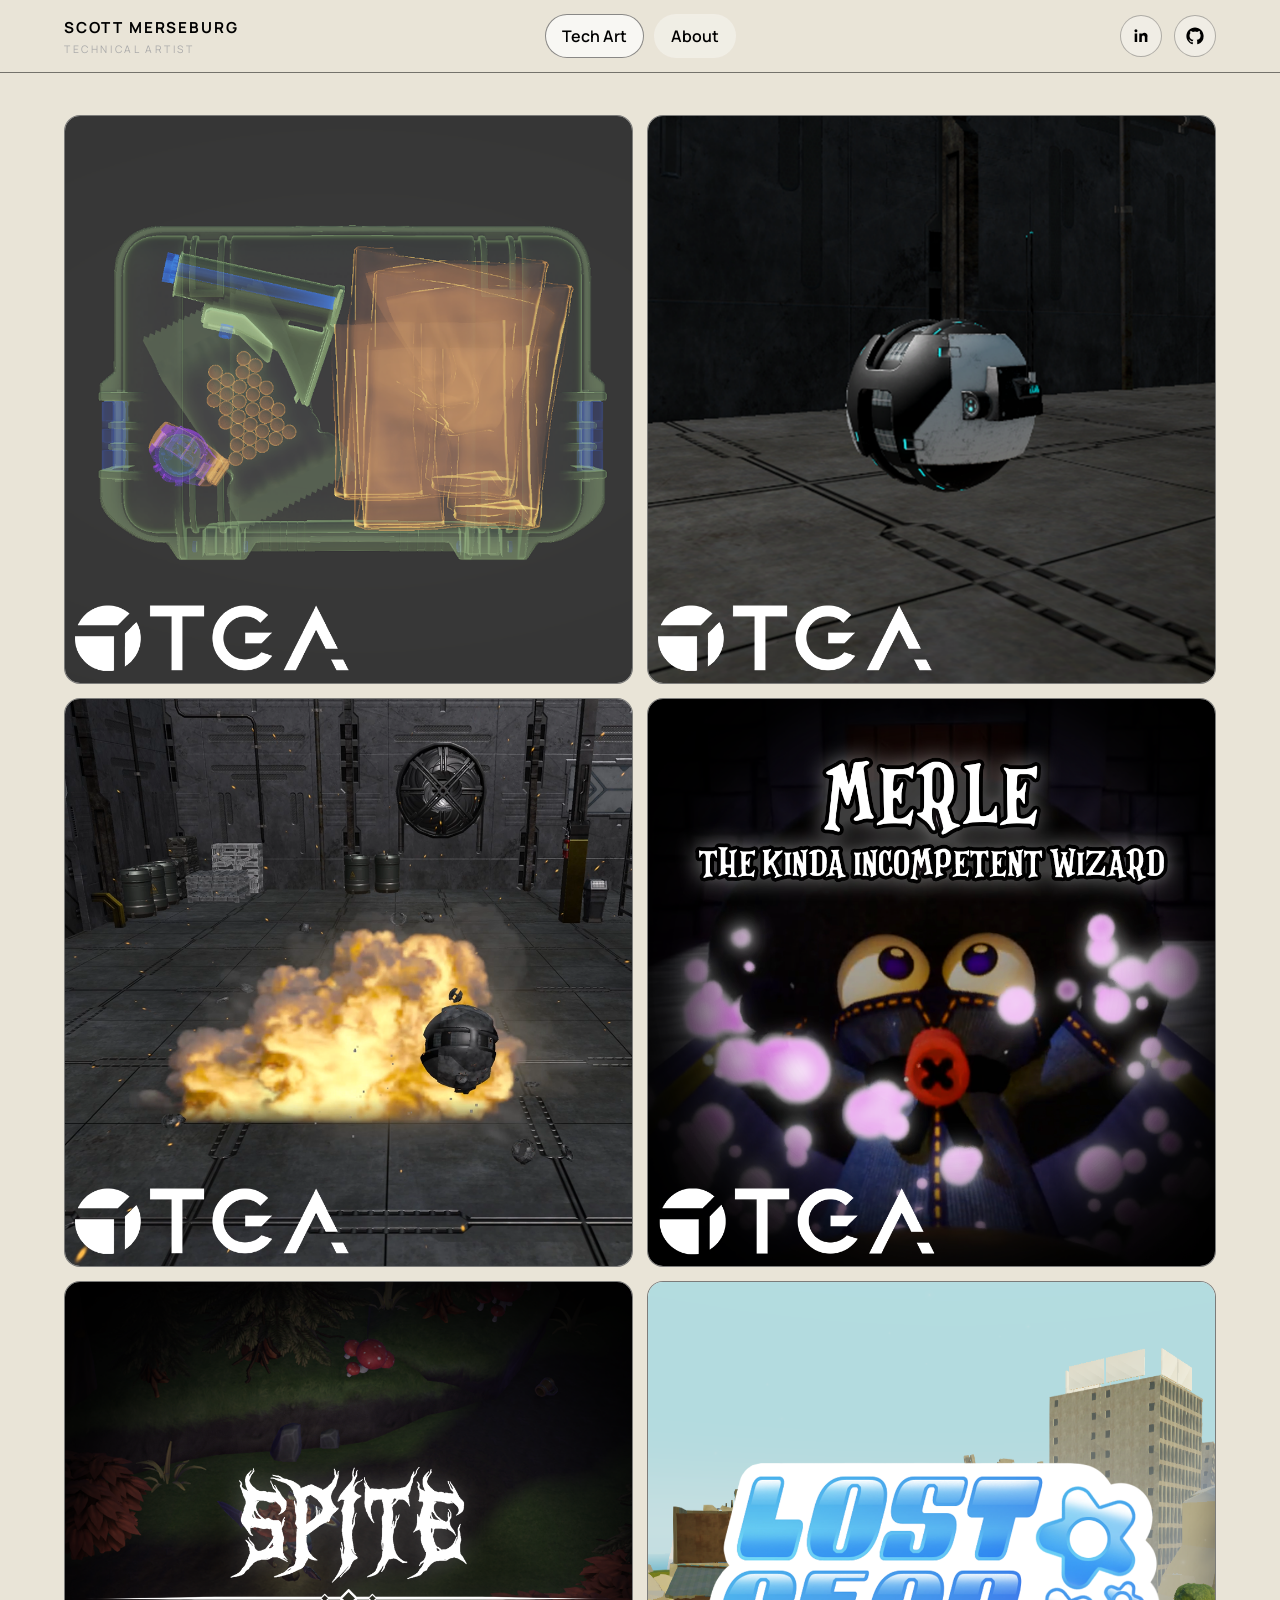
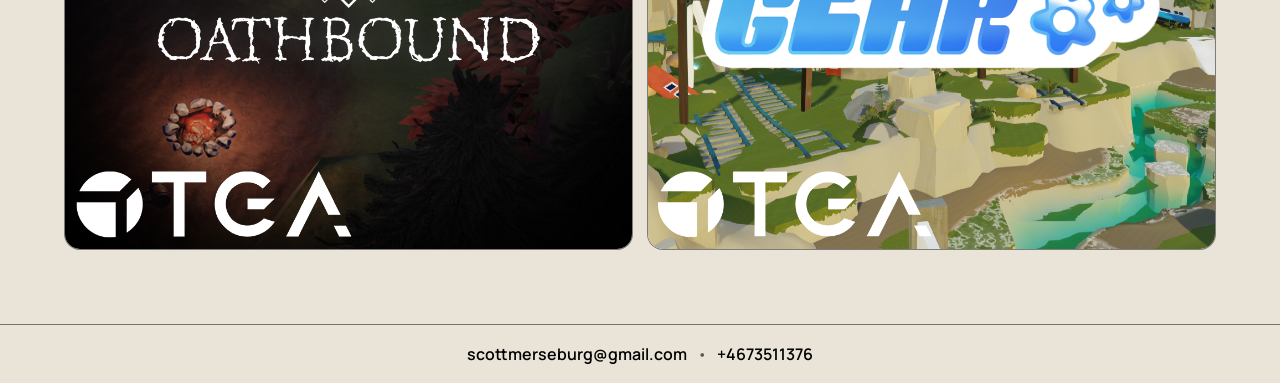
==== commit cf2d5abf: "lostgearportfolio" ====
--- a/index.html
+++ b/index.html
@@ -112,6 +112,15 @@
             </div>
           </a>
 
+          <a class="card" href="lostgear.html" aria-label="Lost Gear">
+            <img class="card-img" src="images/LostGearThumb.png"  alt="Lost gear" />
+            <div class="card-overlay"></div>
+            <div class="card-text">
+              <h3 class="card-title">Lost Gear</h3>
+              <p class="card-sub">Game project</p>
+            </div>
+          </a>
+
         </div>
       </section>
       </main>
--- a/style.css
+++ b/style.css
@@ -416,6 +416,17 @@
   object-position: center;
 }
 
+.project-image-cover {
+  width: 100%;
+  display: block;
+  border-radius: 18px;
+  border: 1px solid rgba(0, 0, 0, 0.35);
+  background: #d8d1bf;
+  aspect-ratio: 16 / 9;
+  object-fit: cover;
+  object-position: center;
+}
+
 .project-section {
   margin-bottom: clamp(32px, 5vw, 72px);
 }
@@ -504,6 +515,22 @@
   aspect-ratio: auto;
 }
 
+.breakdown-row.full-width-video {
+  grid-template-columns: 1fr;
+  align-items: start;
+}
+
+.breakdown-row.full-width-video .project-hero-media {
+  width: 100%;
+}
+
+.breakdown-row.full-width-video .project-video {
+  width: 100%;
+  max-width: 100%;
+  aspect-ratio: 16 / 9;
+  object-fit: cover;
+}
+
 
 
 .breakdown-row.reverse {
